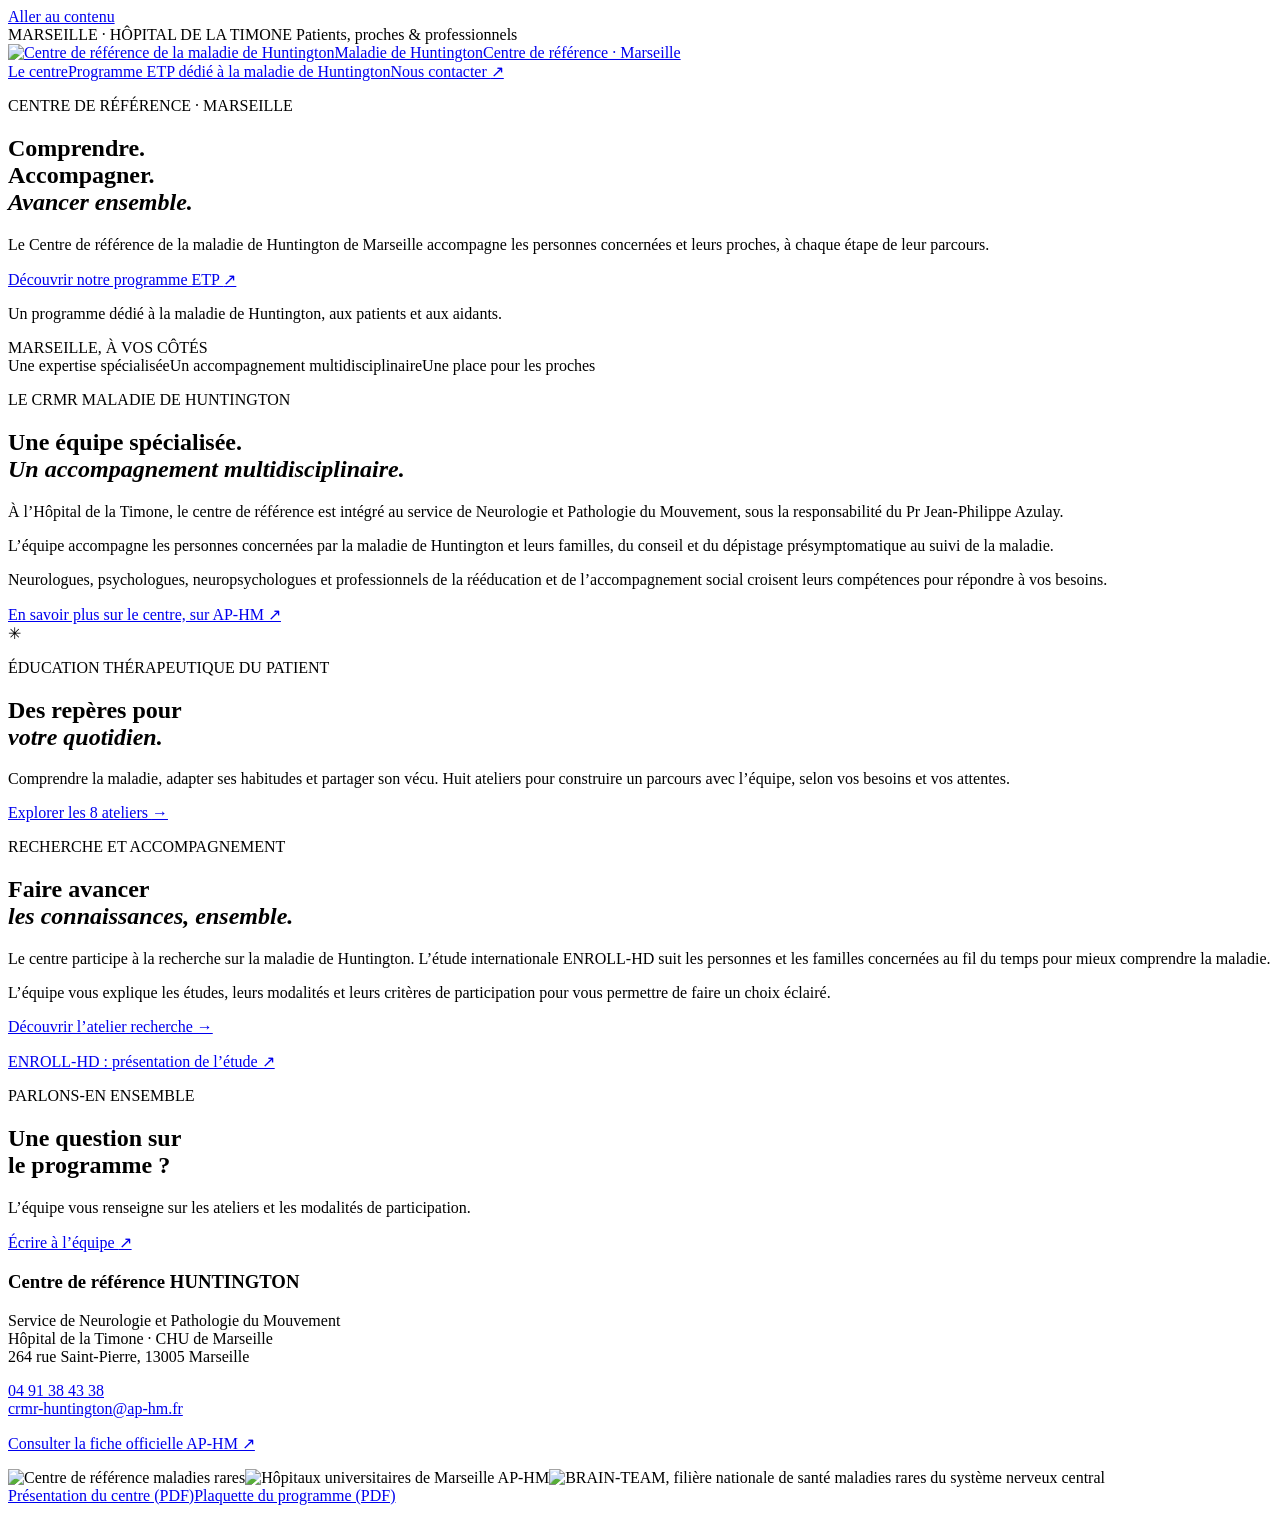
==== index.html @ f6eba0a7 "Créer le site du CRMR Huntington Marseille et ses huit ateliers ETP" ====
<!doctype html><html lang="fr"><head><meta charset="utf-8"><meta name="viewport" content="width=device-width,initial-scale=1"><title>Centre de référence de la maladie de Huntington | Huntington Marseille</title><meta name="description" content="Le centre de référence de la maladie de Huntington de Marseille et son programme d’éducation thérapeutique pour les patients et leurs proches."><link rel="icon" href="assets/favicon.svg" type="image/svg+xml"><link rel="stylesheet" href="assets/style.css"></head><body><a class="skip" href="#contenu">Aller au contenu</a><div class="topline">MARSEILLE · HÔPITAL DE LA TIMONE <span>Patients, proches & professionnels</span></div><header><a class="brand" href="index.html"><img class="official-logo" src="assets/logo-huntington.png" alt="Centre de référence de la maladie de Huntington"><span class="brand-location">Maladie de Huntington<span class="brand-sub">Centre de référence · Marseille</span></span></a><nav aria-label="Navigation principale"><a aria-current="page" href="index.html">Le centre</a><a  href="programme-etp.html">Programme ETP dédié à la maladie de Huntington</a><a class="nav-contact" href="#contact">Nous contacter <span aria-hidden="true">↗</span></a></nav></header><main id="contenu"><section class="hero wrap"><div><p class="eyebrow">CENTRE DE RÉFÉRENCE · MARSEILLE</p><h1>Comprendre.<br>Accompagner.<br><em>Avancer ensemble.</em></h1><p class="lead">Le Centre de référence de la maladie de Huntington de Marseille accompagne les personnes concernées et leurs proches, à chaque étape de leur parcours.</p><a class="button" href="programme-etp.html">Découvrir notre programme ETP <span aria-hidden="true">↗</span></a><p class="small">Un programme dédié à la maladie de Huntington, aux patients et aux aidants.</p></div><div class="art" role="img" aria-label="Illustration abstraite d’un paysage méditerranéen : soleil, collines et mer"><div class="sun"></div><div class="hill hill-back"></div><div class="hill hill-front"></div><div class="sea"></div><div class="wave w1"></div><div class="wave w2"></div><div class="arch"></div><span class="art-caption">MARSEILLE, À VOS CÔTÉS</span></div></section><div class="ribbon"><span>Une expertise spécialisée</span><span>Un accompagnement multidisciplinaire</span><span>Une place pour les proches</span></div><section class="wrap centre"><div><p class="eyebrow">LE CRMR MALADIE DE HUNTINGTON</p><h2>Une équipe spécialisée.<br><em>Un accompagnement multidisciplinaire.</em></h2></div><div><p>À l’Hôpital de la Timone, le centre de référence est intégré au service de Neurologie et Pathologie du Mouvement, sous la responsabilité du Pr Jean-Philippe Azulay.</p><p>L’équipe accompagne les personnes concernées par la maladie de Huntington et leurs familles, du conseil et du dépistage présymptomatique au suivi de la maladie.</p><p>Neurologues, psychologues, neuropsychologues et professionnels de la rééducation et de l’accompagnement social croisent leurs compétences pour répondre à vos besoins.</p><a class="text-link" href="https://fr.ap-hm.fr/site/maladiesrares/crmr-constitutif-maladie-de-huntington-et-autres-chorees-hungtington" target="_blank" rel="noopener">En savoir plus sur le centre, sur AP-HM ↗</a></div></section><section class="program-feature wrap"><div class="feature-symbol" aria-hidden="true">✳</div><div><p class="eyebrow">ÉDUCATION THÉRAPEUTIQUE DU PATIENT</p><h2>Des repères pour<br><em>votre quotidien.</em></h2><p>Comprendre la maladie, adapter ses habitudes et partager son vécu. Huit ateliers pour construire un parcours avec l’équipe, selon vos besoins et vos attentes.</p><a class="button" href="programme-etp.html">Explorer les 8 ateliers <span aria-hidden="true">→</span></a></div></section><section class="research wrap"><div><p class="eyebrow">RECHERCHE ET ACCOMPAGNEMENT</p><h2>Faire avancer<br><em>les connaissances, ensemble.</em></h2></div><div><p>Le centre participe à la recherche sur la maladie de Huntington. L’étude internationale ENROLL-HD suit les personnes et les familles concernées au fil du temps pour mieux comprendre la maladie.</p><p>L’équipe vous explique les études, leurs modalités et leurs critères de participation pour vous permettre de faire un choix éclairé.</p><a class="text-link" href="atelier-recherche.html">Découvrir l’atelier recherche →</a><p class="research-source"><a href="https://www.enroll-hd.org/for-hd-families/about-this-study/" target="_blank" rel="noopener">ENROLL-HD : présentation de l’étude ↗</a></p></div></section></main><footer id="contact"><div><span class="eyebrow">PARLONS-EN ENSEMBLE</span><h2>Une question sur<br>le programme ?</h2><p>L’équipe vous renseigne sur les ateliers et les modalités de participation.</p><a class="button light" href="mailto:crmr-huntington@ap-hm.fr">Écrire à l’équipe <span aria-hidden="true">↗</span></a></div><div class="contact-info"><h3>Centre de référence HUNTINGTON</h3><p>Service de Neurologie et Pathologie du Mouvement<br>Hôpital de la Timone · CHU de Marseille<br>264 rue Saint-Pierre, 13005 Marseille</p><a href="tel:+33491384338">04 91 38 43 38</a><br><a href="mailto:crmr-huntington@ap-hm.fr">crmr-huntington@ap-hm.fr</a><p><a href="https://fr.ap-hm.fr/site/maladiesrares/crmr-constitutif-maladie-de-huntington-et-autres-chorees-hungtington" target="_blank" rel="noopener">Consulter la fiche officielle AP-HM ↗</a></p></div><div class="partners" aria-label="Réseau et institutions"><img src="assets/logo-crmr.png" alt="Centre de référence maladies rares" width="150" height="84"><img src="assets/logo-aphm.png" alt="Hôpitaux universitaires de Marseille AP-HM" width="165" height="64"><img src="assets/logo-brain-team.png" alt="BRAIN-TEAM, filière nationale de santé maladies rares du système nerveux central" width="210" height="70"></div><div class="footer-bottom"><a href="assets/centre-huntington.pdf">Présentation du centre (PDF)</a><a href="assets/programme-etp-huntington.pdf">Plaquette du programme (PDF)</a></div></footer></body></html>
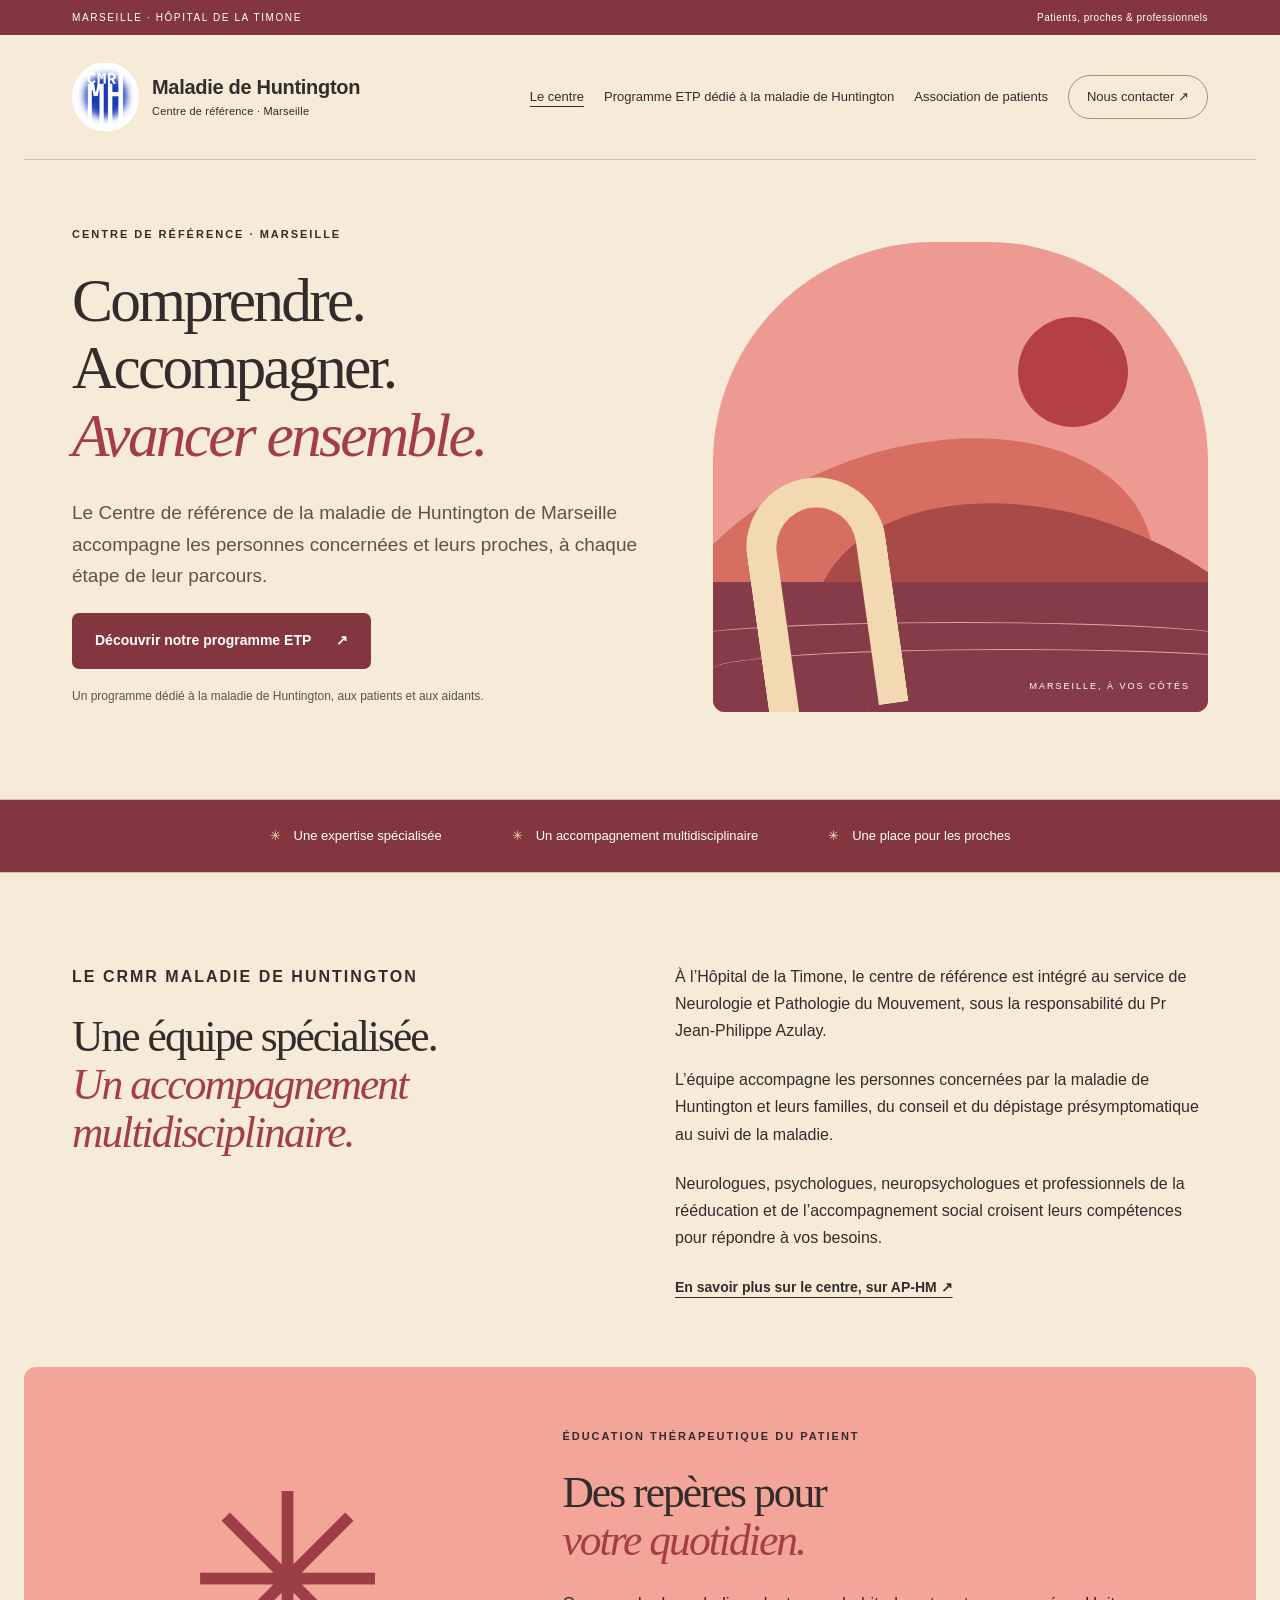
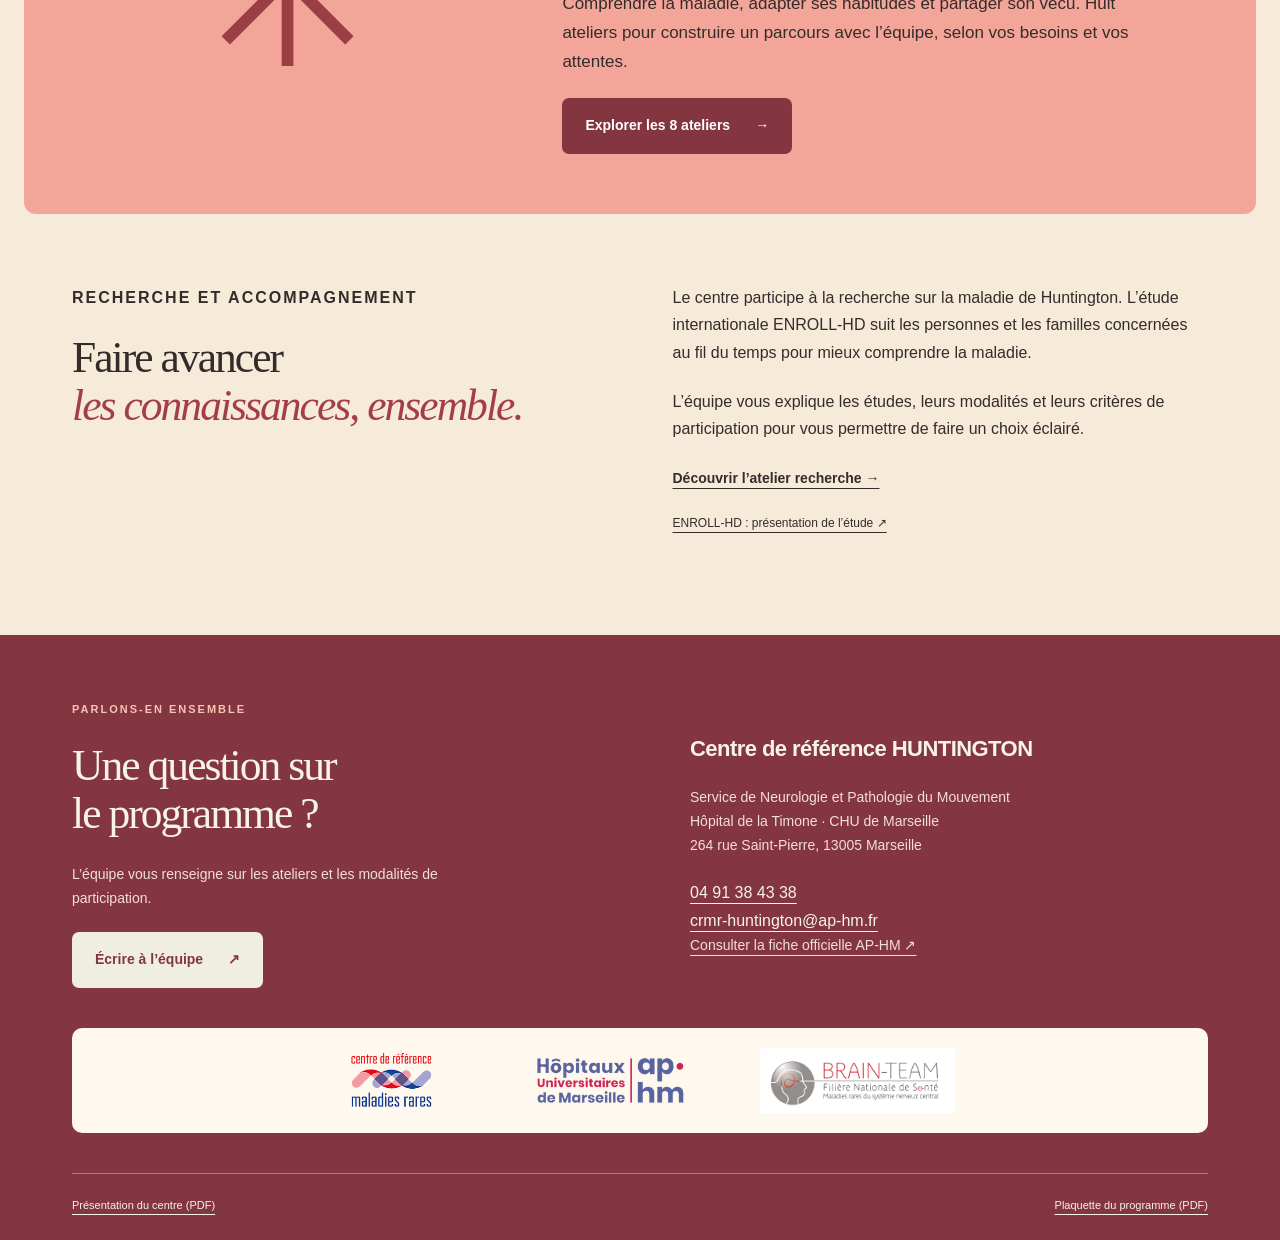
==== commit 6a8cf52a: "Ajouter la page Huntington France et son contact direct" ====
--- a/index.html
+++ b/index.html
@@ -1 +1 @@
-<!doctype html><html lang="fr"><head><meta charset="utf-8"><meta name="viewport" content="width=device-width,initial-scale=1"><title>Centre de référence de la maladie de Huntington | Huntington Marseille</title><meta name="description" content="Le centre de référence de la maladie de Huntington de Marseille et son programme d’éducation thérapeutique pour les patients et leurs proches."><link rel="icon" href="assets/favicon.svg" type="image/svg+xml"><link rel="stylesheet" href="assets/style.css"></head><body><a class="skip" href="#contenu">Aller au contenu</a><div class="topline">MARSEILLE · HÔPITAL DE LA TIMONE <span>Patients, proches & professionnels</span></div><header><a class="brand" href="index.html"><img class="official-logo" src="assets/logo-huntington.png" alt="Centre de référence de la maladie de Huntington"><span class="brand-location">Maladie de Huntington<span class="brand-sub">Centre de référence · Marseille</span></span></a><nav aria-label="Navigation principale"><a aria-current="page" href="index.html">Le centre</a><a  href="programme-etp.html">Programme ETP dédié à la maladie de Huntington</a><a class="nav-contact" href="#contact">Nous contacter <span aria-hidden="true">↗</span></a></nav></header><main id="contenu"><section class="hero wrap"><div><p class="eyebrow">CENTRE DE RÉFÉRENCE · MARSEILLE</p><h1>Comprendre.<br>Accompagner.<br><em>Avancer ensemble.</em></h1><p class="lead">Le Centre de référence de la maladie de Huntington de Marseille accompagne les personnes concernées et leurs proches, à chaque étape de leur parcours.</p><a class="button" href="programme-etp.html">Découvrir notre programme ETP <span aria-hidden="true">↗</span></a><p class="small">Un programme dédié à la maladie de Huntington, aux patients et aux aidants.</p></div><div class="art" role="img" aria-label="Illustration abstraite d’un paysage méditerranéen : soleil, collines et mer"><div class="sun"></div><div class="hill hill-back"></div><div class="hill hill-front"></div><div class="sea"></div><div class="wave w1"></div><div class="wave w2"></div><div class="arch"></div><span class="art-caption">MARSEILLE, À VOS CÔTÉS</span></div></section><div class="ribbon"><span>Une expertise spécialisée</span><span>Un accompagnement multidisciplinaire</span><span>Une place pour les proches</span></div><section class="wrap centre"><div><p class="eyebrow">LE CRMR MALADIE DE HUNTINGTON</p><h2>Une équipe spécialisée.<br><em>Un accompagnement multidisciplinaire.</em></h2></div><div><p>À l’Hôpital de la Timone, le centre de référence est intégré au service de Neurologie et Pathologie du Mouvement, sous la responsabilité du Pr Jean-Philippe Azulay.</p><p>L’équipe accompagne les personnes concernées par la maladie de Huntington et leurs familles, du conseil et du dépistage présymptomatique au suivi de la maladie.</p><p>Neurologues, psychologues, neuropsychologues et professionnels de la rééducation et de l’accompagnement social croisent leurs compétences pour répondre à vos besoins.</p><a class="text-link" href="https://fr.ap-hm.fr/site/maladiesrares/crmr-constitutif-maladie-de-huntington-et-autres-chorees-hungtington" target="_blank" rel="noopener">En savoir plus sur le centre, sur AP-HM ↗</a></div></section><section class="program-feature wrap"><div class="feature-symbol" aria-hidden="true">✳</div><div><p class="eyebrow">ÉDUCATION THÉRAPEUTIQUE DU PATIENT</p><h2>Des repères pour<br><em>votre quotidien.</em></h2><p>Comprendre la maladie, adapter ses habitudes et partager son vécu. Huit ateliers pour construire un parcours avec l’équipe, selon vos besoins et vos attentes.</p><a class="button" href="programme-etp.html">Explorer les 8 ateliers <span aria-hidden="true">→</span></a></div></section><section class="research wrap"><div><p class="eyebrow">RECHERCHE ET ACCOMPAGNEMENT</p><h2>Faire avancer<br><em>les connaissances, ensemble.</em></h2></div><div><p>Le centre participe à la recherche sur la maladie de Huntington. L’étude internationale ENROLL-HD suit les personnes et les familles concernées au fil du temps pour mieux comprendre la maladie.</p><p>L’équipe vous explique les études, leurs modalités et leurs critères de participation pour vous permettre de faire un choix éclairé.</p><a class="text-link" href="atelier-recherche.html">Découvrir l’atelier recherche →</a><p class="research-source"><a href="https://www.enroll-hd.org/for-hd-families/about-this-study/" target="_blank" rel="noopener">ENROLL-HD : présentation de l’étude ↗</a></p></div></section></main><footer id="contact"><div><span class="eyebrow">PARLONS-EN ENSEMBLE</span><h2>Une question sur<br>le programme ?</h2><p>L’équipe vous renseigne sur les ateliers et les modalités de participation.</p><a class="button light" href="mailto:crmr-huntington@ap-hm.fr">Écrire à l’équipe <span aria-hidden="true">↗</span></a></div><div class="contact-info"><h3>Centre de référence HUNTINGTON</h3><p>Service de Neurologie et Pathologie du Mouvement<br>Hôpital de la Timone · CHU de Marseille<br>264 rue Saint-Pierre, 13005 Marseille</p><a href="tel:+33491384338">04 91 38 43 38</a><br><a href="mailto:crmr-huntington@ap-hm.fr">crmr-huntington@ap-hm.fr</a><p><a href="https://fr.ap-hm.fr/site/maladiesrares/crmr-constitutif-maladie-de-huntington-et-autres-chorees-hungtington" target="_blank" rel="noopener">Consulter la fiche officielle AP-HM ↗</a></p></div><div class="partners" aria-label="Réseau et institutions"><img src="assets/logo-crmr.png" alt="Centre de référence maladies rares" width="150" height="84"><img src="assets/logo-aphm.png" alt="Hôpitaux universitaires de Marseille AP-HM" width="165" height="64"><img src="assets/logo-brain-team.png" alt="BRAIN-TEAM, filière nationale de santé maladies rares du système nerveux central" width="210" height="70"></div><div class="footer-bottom"><a href="assets/centre-huntington.pdf">Présentation du centre (PDF)</a><a href="assets/programme-etp-huntington.pdf">Plaquette du programme (PDF)</a></div></footer></body></html>+<!doctype html><html lang="fr"><head><meta charset="utf-8"><meta name="viewport" content="width=device-width,initial-scale=1"><title>Centre de référence de la maladie de Huntington | Huntington Marseille</title><meta name="description" content="Le centre de référence de la maladie de Huntington de Marseille et son programme d’éducation thérapeutique pour les patients et leurs proches."><link rel="icon" href="assets/favicon.svg" type="image/svg+xml"><link rel="stylesheet" href="assets/style.css"><link rel="stylesheet" href="assets/association.css"></head><body><a class="skip" href="#contenu">Aller au contenu</a><div class="topline">MARSEILLE · HÔPITAL DE LA TIMONE <span>Patients, proches & professionnels</span></div><header><a class="brand" href="index.html"><img class="official-logo" src="assets/logo-huntington.png" alt="Centre de référence de la maladie de Huntington"><span class="brand-location">Maladie de Huntington<span class="brand-sub">Centre de référence · Marseille</span></span></a><nav aria-label="Navigation principale"><a aria-current="page" href="index.html">Le centre</a><a  href="programme-etp.html">Programme ETP dédié à la maladie de Huntington</a><a  href="association-patients.html">Association de patients</a><a class="nav-contact" href="#contact">Nous contacter <span aria-hidden="true">↗</span></a></nav></header><main id="contenu"><section class="hero wrap"><div><p class="eyebrow">CENTRE DE RÉFÉRENCE · MARSEILLE</p><h1>Comprendre.<br>Accompagner.<br><em>Avancer ensemble.</em></h1><p class="lead">Le Centre de référence de la maladie de Huntington de Marseille accompagne les personnes concernées et leurs proches, à chaque étape de leur parcours.</p><a class="button" href="programme-etp.html">Découvrir notre programme ETP <span aria-hidden="true">↗</span></a><p class="small">Un programme dédié à la maladie de Huntington, aux patients et aux aidants.</p></div><div class="art" role="img" aria-label="Illustration abstraite d’un paysage méditerranéen : soleil, collines et mer"><div class="sun"></div><div class="hill hill-back"></div><div class="hill hill-front"></div><div class="sea"></div><div class="wave w1"></div><div class="wave w2"></div><div class="arch"></div><span class="art-caption">MARSEILLE, À VOS CÔTÉS</span></div></section><div class="ribbon"><span>Une expertise spécialisée</span><span>Un accompagnement multidisciplinaire</span><span>Une place pour les proches</span></div><section class="wrap centre"><div><p class="eyebrow">LE CRMR MALADIE DE HUNTINGTON</p><h2>Une équipe spécialisée.<br><em>Un accompagnement multidisciplinaire.</em></h2></div><div><p>À l’Hôpital de la Timone, le centre de référence est intégré au service de Neurologie et Pathologie du Mouvement, sous la responsabilité du Pr Jean-Philippe Azulay.</p><p>L’équipe accompagne les personnes concernées par la maladie de Huntington et leurs familles, du conseil et du dépistage présymptomatique au suivi de la maladie.</p><p>Neurologues, psychologues, neuropsychologues et professionnels de la rééducation et de l’accompagnement social croisent leurs compétences pour répondre à vos besoins.</p><a class="text-link" href="https://fr.ap-hm.fr/site/maladiesrares/crmr-constitutif-maladie-de-huntington-et-autres-chorees-hungtington" target="_blank" rel="noopener">En savoir plus sur le centre, sur AP-HM ↗</a></div></section><section class="program-feature wrap"><div class="feature-symbol" aria-hidden="true">✳</div><div><p class="eyebrow">ÉDUCATION THÉRAPEUTIQUE DU PATIENT</p><h2>Des repères pour<br><em>votre quotidien.</em></h2><p>Comprendre la maladie, adapter ses habitudes et partager son vécu. Huit ateliers pour construire un parcours avec l’équipe, selon vos besoins et vos attentes.</p><a class="button" href="programme-etp.html">Explorer les 8 ateliers <span aria-hidden="true">→</span></a></div></section><section class="research wrap"><div><p class="eyebrow">RECHERCHE ET ACCOMPAGNEMENT</p><h2>Faire avancer<br><em>les connaissances, ensemble.</em></h2></div><div><p>Le centre participe à la recherche sur la maladie de Huntington. L’étude internationale ENROLL-HD suit les personnes et les familles concernées au fil du temps pour mieux comprendre la maladie.</p><p>L’équipe vous explique les études, leurs modalités et leurs critères de participation pour vous permettre de faire un choix éclairé.</p><a class="text-link" href="atelier-recherche.html">Découvrir l’atelier recherche →</a><p class="research-source"><a href="https://www.enroll-hd.org/for-hd-families/about-this-study/" target="_blank" rel="noopener">ENROLL-HD : présentation de l’étude ↗</a></p></div></section></main><footer id="contact"><div><span class="eyebrow">PARLONS-EN ENSEMBLE</span><h2>Une question sur<br>le programme ?</h2><p>L’équipe vous renseigne sur les ateliers et les modalités de participation.</p><a class="button light" href="mailto:crmr-huntington@ap-hm.fr">Écrire à l’équipe <span aria-hidden="true">↗</span></a></div><div class="contact-info"><h3>Centre de référence HUNTINGTON</h3><p>Service de Neurologie et Pathologie du Mouvement<br>Hôpital de la Timone · CHU de Marseille<br>264 rue Saint-Pierre, 13005 Marseille</p><a href="tel:+33491384338">04 91 38 43 38</a><br><a href="mailto:crmr-huntington@ap-hm.fr">crmr-huntington@ap-hm.fr</a><p><a href="https://fr.ap-hm.fr/site/maladiesrares/crmr-constitutif-maladie-de-huntington-et-autres-chorees-hungtington" target="_blank" rel="noopener">Consulter la fiche officielle AP-HM ↗</a></p></div><div class="partners" aria-label="Réseau et institutions"><img src="assets/logo-crmr.png" alt="Centre de référence maladies rares" width="150" height="84"><img src="assets/logo-aphm.png" alt="Hôpitaux universitaires de Marseille AP-HM" width="165" height="64"><img src="assets/logo-brain-team.png" alt="BRAIN-TEAM, filière nationale de santé maladies rares du système nerveux central" width="210" height="70"></div><div class="footer-bottom"><a href="assets/centre-huntington.pdf">Présentation du centre (PDF)</a><a href="assets/programme-etp-huntington.pdf">Plaquette du programme (PDF)</a></div></footer></body></html>
--- a/assets/style.css
+++ b/assets/style.css
@@ -0,0 +1,8 @@
+:root{--ink:#342c2b;--green:#843640;--paper:#f6ead9;--muted:#62504c;--line:#d7bcb0;--peach:#e9b39b;--mint:#f4a599}*{box-sizing:border-box}html{scroll-behavior:smooth;scroll-padding-top:25px}body{margin:0;background:var(--paper);color:var(--ink);font-family:Arial,Helvetica,sans-serif;font-size:17px;line-height:1.7}a{color:inherit;text-underline-offset:5px}a:focus-visible{outline:3px solid #ab5435;outline-offset:6px}h1,h2,h3,p{margin-top:0}h1,h2{font-family:Georgia,'Times New Roman',serif;font-weight:400;line-height:1.1;letter-spacing:-.045em}h1{font-size:clamp(42px,4.8vw,70px);margin-bottom:28px}h2{font-size:clamp(34px,3.4vw,48px);margin-bottom:25px}h3{font-size:22px;line-height:1.3;letter-spacing:-.025em}em{color:#a33e46;font-weight:400}p{margin-bottom:22px}.wrap{max-width:1232px;margin:auto;padding-left:48px;padding-right:48px}.topline{background:var(--green);color:white;padding:9px max(48px,calc((100vw - 1136px)/2));display:flex;justify-content:space-between;font-size:10px;letter-spacing:1.6px}.topline span{letter-spacing:.5px}header{max-width:1232px;margin:auto;padding:27px 48px;display:flex;align-items:center;justify-content:space-between;border-bottom:1px solid var(--line);gap:25px}.brand{text-decoration:none;font-size:24px;font-weight:bold;letter-spacing:2px;display:flex;gap:13px;align-items:center;line-height:1.25}.brand-icon{font-size:50px;line-height:1;color:#a94a50}.brand-sub{display:block;font-weight:400;font-size:10px;letter-spacing:.5px;margin-top:5px}nav{display:flex;gap:28px;align-items:center}nav a{text-decoration:none;font-size:14px}nav a[aria-current]{text-decoration:underline}.nav-contact{border:1px solid #b3897a;border-radius:30px;padding:10px 18px}.hero{display:grid;grid-template-columns:1.2fr 1fr;gap:65px;align-items:center;padding-top:65px;padding-bottom:70px}.eyebrow{font-size:11px;font-weight:bold;letter-spacing:2px;margin-bottom:23px;display:block}.lead{font-size:19px;line-height:1.65;max-width:690px;color:var(--muted)}.button{display:inline-flex;align-items:center;justify-content:space-between;gap:25px;background:var(--green);color:white;border-radius:7px;padding:16px 23px;text-decoration:none;font-size:14px;font-weight:bold;transition:background .2s,transform .2s}.button:hover{background:#a94a50;transform:translateY(-2px)}.small{font-size:12px;color:var(--muted);margin-top:17px}.art{position:relative;overflow:hidden;height:470px;border-radius:220px 220px 12px 12px;background:#ed9b92;isolation:isolate}.sun{position:absolute;width:110px;height:110px;border-radius:50%;background:#b34043;top:75px;right:80px}.hill{position:absolute;width:520px;height:330px;border-radius:50%;transform:rotate(-20deg)}.hill-back{background:#d66e61;top:210px;left:-70px}.hill-front{background:#a74a48;top:275px;left:90px;transform:rotate(20deg)}.sea{position:absolute;bottom:0;height:130px;width:100%;background:#853c48}.wave{position:absolute;bottom:50px;left:-10%;width:120%;height:40px;border-top:1px solid #e7efe6;border-radius:50%}.w2{bottom:23px;left:0}.arch{position:absolute;bottom:0;left:40px;width:140px;height:235px;border:30px solid #f3d9b2;border-bottom:0;border-radius:90px 90px 0 0;transform:rotate(-8deg)}.art-caption{position:absolute;bottom:18px;right:18px;font-size:9px;letter-spacing:2px}.ribbon{display:flex;justify-content:center;gap:70px;padding:25px 30px;border-block:1px solid var(--line);font-size:13px}.ribbon span:before{content:'✳';margin-right:13px;color:#a94a50}.centre{display:grid;grid-template-columns:1fr 1fr;gap:70px;padding-top:90px;padding-bottom:65px}.centre p{font-size:16px}.text-link{font-size:14px;font-weight:bold}.program-feature{background:var(--mint);border-radius:12px;margin-bottom:85px;padding-top:60px;padding-bottom:60px;display:grid;grid-template-columns:.8fr 1.2fr;gap:60px}.feature-symbol{font-size:240px;text-align:center;line-height:1.3;color:#9c3e45}.program-feature p{max-width:580px}footer{background:var(--green);color:#f6f3e9;padding:65px max(48px,calc((100vw - 1136px)/2)) 25px;display:grid;grid-template-columns:1fr 1fr;gap:40px 100px}footer h2{font-size:44px}footer p{font-size:14px;max-width:400px;color:#f2dfd9}footer .eyebrow{color:#f7c4b3}.light{background:#f0eee1;color:var(--green)}.light:hover{background:#f3d9b2}.contact-info{padding-top:35px;font-size:16px}.footer-bottom{grid-column:1/-1;border-top:1px solid #b27b7c;padding-top:22px;display:flex;justify-content:space-between;font-size:11px}.page-intro{padding-top:40px;padding-bottom:55px}.breadcrumb{font-size:13px;display:inline-block;margin-bottom:32px;text-decoration:none}.page-intro .eyebrow{margin-top:12px}.journey{display:grid;grid-template-columns:repeat(3,1fr);gap:35px;padding-top:35px;padding-bottom:30px;background:var(--mint);border-radius:10px}.journey span{font-size:10px;font-weight:bold;letter-spacing:1.5px}.journey h3{margin-top:15px;font-size:20px}.journey p{font-size:14px}.ateliers{padding-top:70px;padding-bottom:70px}.section-title{display:flex;justify-content:space-between;align-items:center}.section-title p{font-size:13px}.workshops{list-style:none;padding:0;margin:0;border-top:1px solid var(--line)}.workshop{display:grid;grid-template-columns:36px 75px 1fr 30px;gap:24px;align-items:center;text-decoration:none;padding:30px 10px;border-bottom:1px solid var(--line);transition:background .2s}.workshop:hover{background:var(--mint)}.number{align-self:start;font-size:12px}.workshop-icon{display:grid;place-items:center;background:#efad9e;width:70px;height:80px;border-radius:40px 40px 6px 6px;font-size:40px}.workshops li:nth-child(3n+2) .workshop-icon{background:#ecc897}.workshops li:nth-child(3n) .workshop-icon{background:#e2b1ac}.workshop .eyebrow{font-size:9px;margin-bottom:8px}.workshop h3{margin-bottom:10px;font-size:23px}.workshop p{font-size:14px;margin:0;color:var(--muted)}.arrow{font-size:28px}.detail-intro{padding-top:35px;padding-bottom:45px}.detail-intro h1{max-width:1000px;font-size:clamp(38px,4.6vw,62px)}.tags{display:flex;flex-wrap:wrap;gap:10px}.tags span{border:1px solid #cda495;padding:6px 15px;border-radius:30px;font-size:12px}.detail-grid{display:grid;grid-template-columns:1fr 300px;gap:80px;padding-bottom:60px}.detail-grid article section{padding:36px 0;border-top:1px solid var(--line)}.detail-grid h2{font-size:35px}.detail-grid h3{font-size:20px;margin-top:28px}.detail-grid article p,.objectives{font-size:16px}.objectives{padding-left:22px}.objectives li{padding-left:10px;margin-bottom:16px}aside{align-self:start;background:var(--mint);padding:30px;border-radius:130px 130px 10px 10px;font-size:14px}aside h2{font-size:30px!important}.aside-symbol{text-align:center;font-size:75px;margin:0 0 15px;color:#843640}aside hr{border:0;border-top:1px solid #cda495;margin:25px 0}.next{border-top:1px solid var(--line);justify-content:space-between;padding-top:28px;padding-bottom:45px}.skip{position:absolute;left:10px;top:-100px;z-index:10;padding:10px;background:white}.skip:focus{top:10px}@media(min-width:1300px){.program-feature,.journey{max-width:1136px}}@media(max-width:850px){.wrap{padding-left:25px;padding-right:25px}header{padding:20px 25px;flex-wrap:wrap}nav{gap:20px}.hero{gap:30px}.art{height:390px}.ribbon{gap:20px;font-size:11px}.centre{gap:30px}.program-feature{border-radius:0;gap:25px}.feature-symbol{font-size:180px}.detail-grid{gap:30px;grid-template-columns:1fr 240px}footer{padding:45px 25px 25px;gap:35px}.topline{padding:8px 25px}}@media(max-width:600px){body{font-size:16px}.topline span{display:none}header{gap:20px}header nav{width:100%;justify-content:space-between;gap:8px}nav a{font-size:12px}.nav-contact{padding:7px 10px}.hero{grid-template-columns:1fr;padding-top:40px;gap:30px;padding-bottom:35px}.hero h1{font-size:45px}.hero .button{font-size:12px;padding:15px}.art{height:290px;border-radius:150px 150px 8px 8px}.sun{top:35px;width:80px;height:80px}.hill-back{top:140px}.hill-front{top:190px}.arch{height:160px;width:110px;border-width:23px}.sea{height:80px}.ribbon{flex-direction:column;gap:8px;padding:20px 25px}.centre{grid-template-columns:1fr;gap:8px;padding-top:45px;padding-bottom:35px}.program-feature{grid-template-columns:1fr;padding-top:30px;padding-bottom:35px;margin-bottom:35px;gap:0}.feature-symbol{font-size:95px;text-align:left;line-height:1}.lead{font-size:17px}footer{grid-template-columns:1fr}footer h2{font-size:36px}.contact-info{padding-top:0}.footer-bottom{flex-direction:column;gap:15px}.journey{grid-template-columns:1fr;gap:8px;border-radius:0}.journey article{border-bottom:1px solid var(--line)}.section-title{align-items:start;gap:15px}.workshop{grid-template-columns:25px 1fr 20px;gap:10px;padding:24px 0}.workshop-icon{display:none}.workshop h3{font-size:20px}.workshop .eyebrow{font-size:8px}.detail-grid{grid-template-columns:1fr}.detail-grid aside{border-radius:10px}.detail-intro h1{font-size:39px}.detail-grid h2{font-size:31px}.next{gap:20px}.next a{font-size:12px}.page-intro{padding-bottom:35px}.ateliers{padding-top:40px}}@media(prefers-reduced-motion:reduce){html{scroll-behavior:auto}*{transition:none!important}}@media print{header,.topline,footer,.next,.button{display:none}.detail-grid{display:block}body{background:white;color:black}aside{break-inside:avoid}.wrap{padding:0}h1{font-size:32px}}
+
+.official-logo{width:205px;height:82px;object-fit:contain}.brand{gap:20px}.brand-location{font-size:16px;letter-spacing:.5px;border-left:1px solid #cda495;padding-left:20px}.art-caption{color:white}.ribbon{background:#843640;color:#fff}.ribbon span:before{color:#f3d9b2}.wave{border-color:#e6a5a0}.brand-sub{font-size:10px}@media(max-width:600px){.official-logo{width:170px;height:70px}.brand-location{font-size:14px;padding-left:15px}.brand{gap:15px}}
+
+/* Huntington identity — coral and cream from the centre and ETP brochures. */
+.official-logo{width:67px;height:70px;border-radius:50%}.brand-location{font-size:20px;border:0;padding:0;font-weight:600;letter-spacing:-.3px}.brand-sub{font-size:11px;letter-spacing:.2px}.brand{gap:13px;flex-shrink:0}header{gap:20px}header nav{gap:20px}header nav a{font-size:13px}.brand-location .brand-sub{margin-top:5px}em{color:#a33e46}.research{display:grid;grid-template-columns:1fr 1fr;gap:65px;padding-bottom:80px}.research p{font-size:16px}.research-source{margin-top:20px;font-size:12px!important}.partners{grid-column:1/-1;background:#fff8ef;padding:20px 28px;border-radius:10px;display:flex;justify-content:center;align-items:center;gap:60px}.partners img{object-fit:contain;max-width:28%;height:65px}.page-intro h1{max-width:960px}.workshop .eyebrow{letter-spacing:1.3px}.detail-intro .tags{max-width:900px}.detail-intro h1{font-size:clamp(36px,4.6vw,62px)}.program-feature{margin-bottom:70px}.lead{max-width:640px}.hero{grid-template-columns:1.2fr 1fr;gap:48px}footer h2{font-size:clamp(34px,3.4vw,44px)}
+@media(max-width:1000px){header{flex-wrap:wrap}header nav{margin-left:auto}.hero{gap:30px}.partners{gap:30px}}
+@media(max-width:720px){header nav{margin-left:0;width:100%;flex-wrap:wrap;gap:12px 22px}.hero{grid-template-columns:1fr}.hero h1{font-size:clamp(42px,8vw,56px)}.art{height:320px;max-width:450px;width:100%;margin:auto}.research,.centre{grid-template-columns:1fr;gap:15px}.research{padding-bottom:45px}.detail-grid{grid-template-columns:1fr}.detail-grid aside{border-radius:12px}.program-feature{grid-template-columns:1fr;gap:0}.feature-symbol{font-size:100px;text-align:left}.journey{grid-template-columns:1fr;gap:0}.journey article{padding-top:12px;border-bottom:1px solid var(--line)}footer{grid-template-columns:1fr}.contact-info{padding-top:0}.footer-bottom{flex-direction:column;gap:12px}.partners{gap:20px;padding:15px}.partners img{height:50px}.brand-location{font-size:20px}.official-logo{width:58px;height:60px}.ribbon{flex-direction:column;gap:8px}.hero .button{max-width:100%}.workshop{grid-template-columns:25px 1fr 20px;gap:10px}.workshop-icon{display:none}.art .hill-back{top:150px}.art .hill-front{top:220px}.art .sun{top:45px}.program-feature{margin-bottom:45px}}
